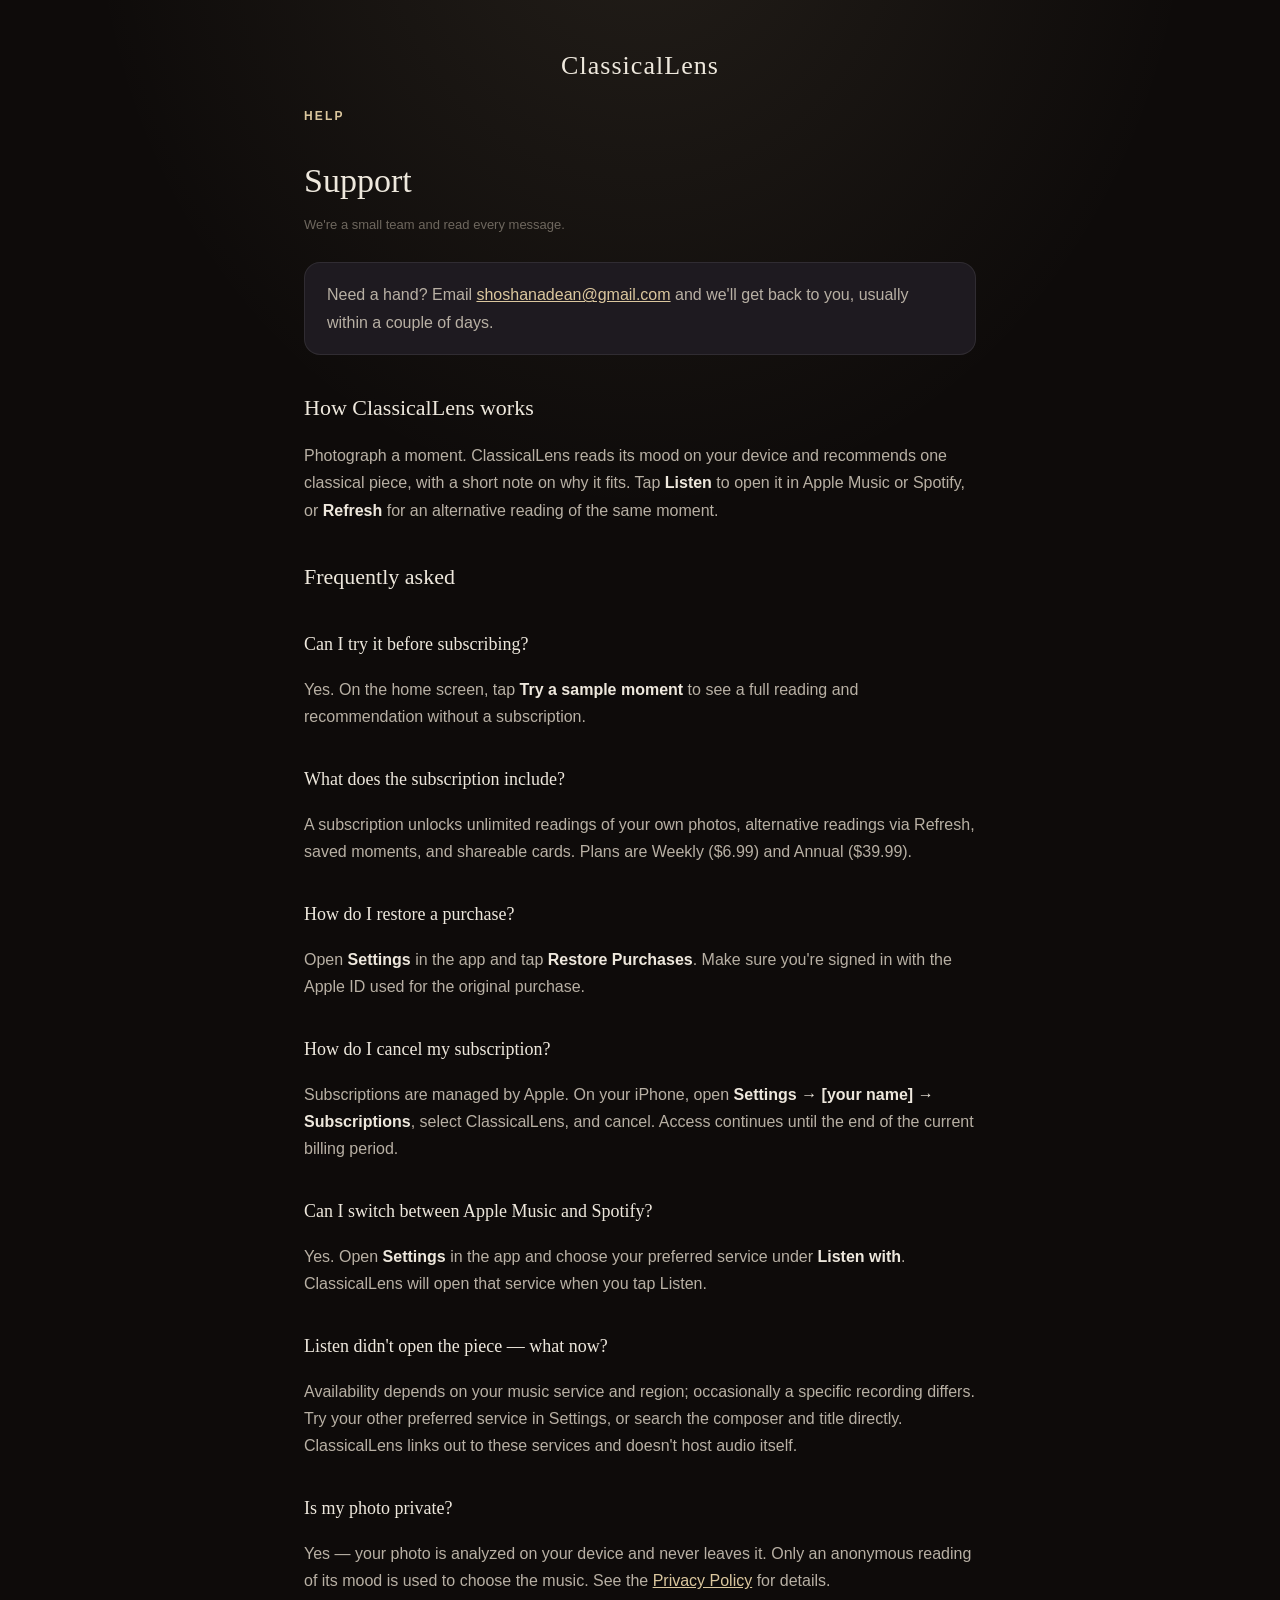
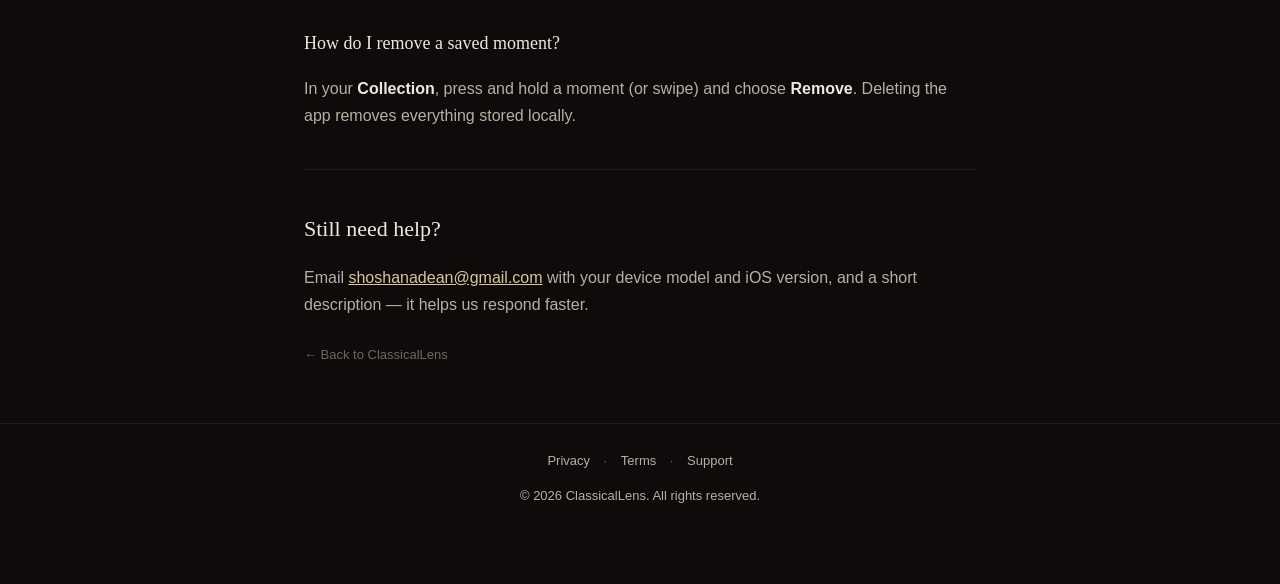
==== support.html @ 5534a27f "Add files via upload" ====
<!DOCTYPE html>
<html lang="en">
<head>
  <meta charset="utf-8">
  <meta name="viewport" content="width=device-width, initial-scale=1">
  <title>Support — ClassicalLens</title>
  <meta name="description" content="Help and answers for ClassicalLens: subscriptions, restoring purchases, music services, and privacy.">
  <link rel="stylesheet" href="style.css">
</head>
<body>
  <header class="site">
    <a class="wordmark" href="index.html">ClassicalLens</a>
  </header>

  <main class="wrap">
    <p class="eyebrow">Help</p>
    <h1>Support</h1>
    <p class="updated">We're a small team and read every message.</p>

    <div class="card">
      <p style="margin:0">
        Need a hand? Email <a href="mailto:shoshanadean@gmail.com">shoshanadean@gmail.com</a>
        and we'll get back to you, usually within a couple of days.
      </p>
    </div>

    <h2>How ClassicalLens works</h2>
    <p>
      Photograph a moment. ClassicalLens reads its mood on your device and
      recommends one classical piece, with a short note on why it fits. Tap
      <strong>Listen</strong> to open it in Apple Music or Spotify, or
      <strong>Refresh</strong> for an alternative reading of the same moment.
    </p>

    <h2>Frequently asked</h2>

    <h2 style="font-size:18px">Can I try it before subscribing?</h2>
    <p>Yes. On the home screen, tap <strong>Try a sample moment</strong> to see a full reading and recommendation without a subscription.</p>

    <h2 style="font-size:18px">What does the subscription include?</h2>
    <p>A subscription unlocks unlimited readings of your own photos, alternative readings via Refresh, saved moments, and shareable cards. Plans are Weekly ($6.99) and Annual ($39.99).</p>

    <h2 style="font-size:18px">How do I restore a purchase?</h2>
    <p>Open <strong>Settings</strong> in the app and tap <strong>Restore Purchases</strong>. Make sure you're signed in with the Apple ID used for the original purchase.</p>

    <h2 style="font-size:18px">How do I cancel my subscription?</h2>
    <p>Subscriptions are managed by Apple. On your iPhone, open <strong>Settings &rarr; [your name] &rarr; Subscriptions</strong>, select ClassicalLens, and cancel. Access continues until the end of the current billing period.</p>

    <h2 style="font-size:18px">Can I switch between Apple Music and Spotify?</h2>
    <p>Yes. Open <strong>Settings</strong> in the app and choose your preferred service under <strong>Listen with</strong>. ClassicalLens will open that service when you tap Listen.</p>

    <h2 style="font-size:18px">Listen didn't open the piece — what now?</h2>
    <p>Availability depends on your music service and region; occasionally a specific recording differs. Try your other preferred service in Settings, or search the composer and title directly. ClassicalLens links out to these services and doesn't host audio itself.</p>

    <h2 style="font-size:18px">Is my photo private?</h2>
    <p>Yes — your photo is analyzed on your device and never leaves it. Only an anonymous reading of its mood is used to choose the music. See the <a href="privacy.html">Privacy Policy</a> for details.</p>

    <h2 style="font-size:18px">How do I remove a saved moment?</h2>
    <p>In your <strong>Collection</strong>, press and hold a moment (or swipe) and choose <strong>Remove</strong>. Deleting the app removes everything stored locally.</p>

    <hr>
    <h2>Still need help?</h2>
    <p>Email <a href="mailto:shoshanadean@gmail.com">shoshanadean@gmail.com</a> with your device model and iOS version, and a short description — it helps us respond faster.</p>

    <a class="back" href="index.html">&larr; Back to ClassicalLens</a>
  </main>

  <footer class="site">
    <div class="wrap">
      <a href="privacy.html">Privacy</a> ·
      <a href="terms.html">Terms</a> ·
      <a href="support.html">Support</a>
      <p>&copy; 2026 ClassicalLens. All rights reserved.</p>
    </div>
  </footer>
</body>
</html>
---- style.css ----
/* ClassicalLens — public site theme.
   Mirrors the app's language: deep warm black, ivory, restrained rose-gold accent,
   serif display, generous space. Single stylesheet shared by every page. */

:root {
  --ink: #0E0B0A;
  --card: #1E1A20;
  --ivory: #EEE8DD;
  --muted: #B8B0A4;
  --faint: #6E675E;
  --accent: #DBC79E;
  --hairline: rgba(255, 255, 255, 0.08);
  --maxw: 720px;
}

* { box-sizing: border-box; }
html { -webkit-text-size-adjust: 100%; }

body {
  margin: 0;
  background: var(--ink);
  color: var(--ivory);
  font: 16px/1.7 -apple-system, BlinkMacSystemFont, "Segoe UI", Roboto, Helvetica, Arial, sans-serif;
  background-image: radial-gradient(62% 42% at 50% -6%, rgba(219, 199, 158, 0.10), transparent 70%);
  background-repeat: no-repeat;
}

.wrap { max-width: var(--maxw); margin: 0 auto; padding: 0 24px; }

header.site { padding: 44px 0 6px; text-align: center; }
.wordmark {
  font-family: Georgia, "Times New Roman", serif;
  font-size: 26px; letter-spacing: 0.04em;
  color: var(--ivory); text-decoration: none;
}
.tagline { color: var(--faint); font-size: 13px; margin-top: 6px; font-style: italic; }

h1 { font-family: Georgia, serif; font-weight: 400; font-size: 34px; line-height: 1.2; margin: 34px 0 6px; }
h2 { font-family: Georgia, serif; font-weight: 400; font-size: 22px; margin: 34px 0 10px; }
.eyebrow { color: var(--accent); text-transform: uppercase; letter-spacing: 0.18em; font-size: 12px; font-weight: 600; }
.updated { color: var(--faint); font-size: 13px; margin-bottom: 26px; }

p, li { color: var(--muted); }
a { color: var(--accent); }
strong { color: var(--ivory); font-weight: 600; }
ul { padding-left: 20px; }
li { margin: 6px 0; }

.lead { color: var(--ivory); font-size: 17px; }

.card {
  background: var(--card); border: 1px solid var(--hairline);
  border-radius: 16px; padding: 18px 22px; margin: 18px 0;
}

hr { border: none; border-top: 1px solid var(--hairline); margin: 40px 0; }

.home-links { display: grid; gap: 12px; margin: 30px 0 8px; }
.home-links a {
  display: block; background: var(--card); border: 1px solid var(--hairline);
  border-radius: 14px; padding: 16px 18px; text-decoration: none; color: var(--ivory);
  font-weight: 600; transition: border-color 0.2s ease;
}
.home-links a:hover { border-color: rgba(219, 199, 158, 0.5); }
.home-links a span { display: block; color: var(--faint); font-size: 13px; margin-top: 3px; font-weight: 400; }

footer.site {
  border-top: 1px solid var(--hairline); margin-top: 56px; padding: 26px 0 64px;
  text-align: center; color: var(--faint); font-size: 13px;
}
footer.site a { color: var(--muted); text-decoration: none; margin: 0 10px; }
footer.site a:hover { color: var(--ivory); }

.back { display: inline-block; margin-top: 10px; color: var(--faint); text-decoration: none; font-size: 13px; }
.back:hover { color: var(--muted); }
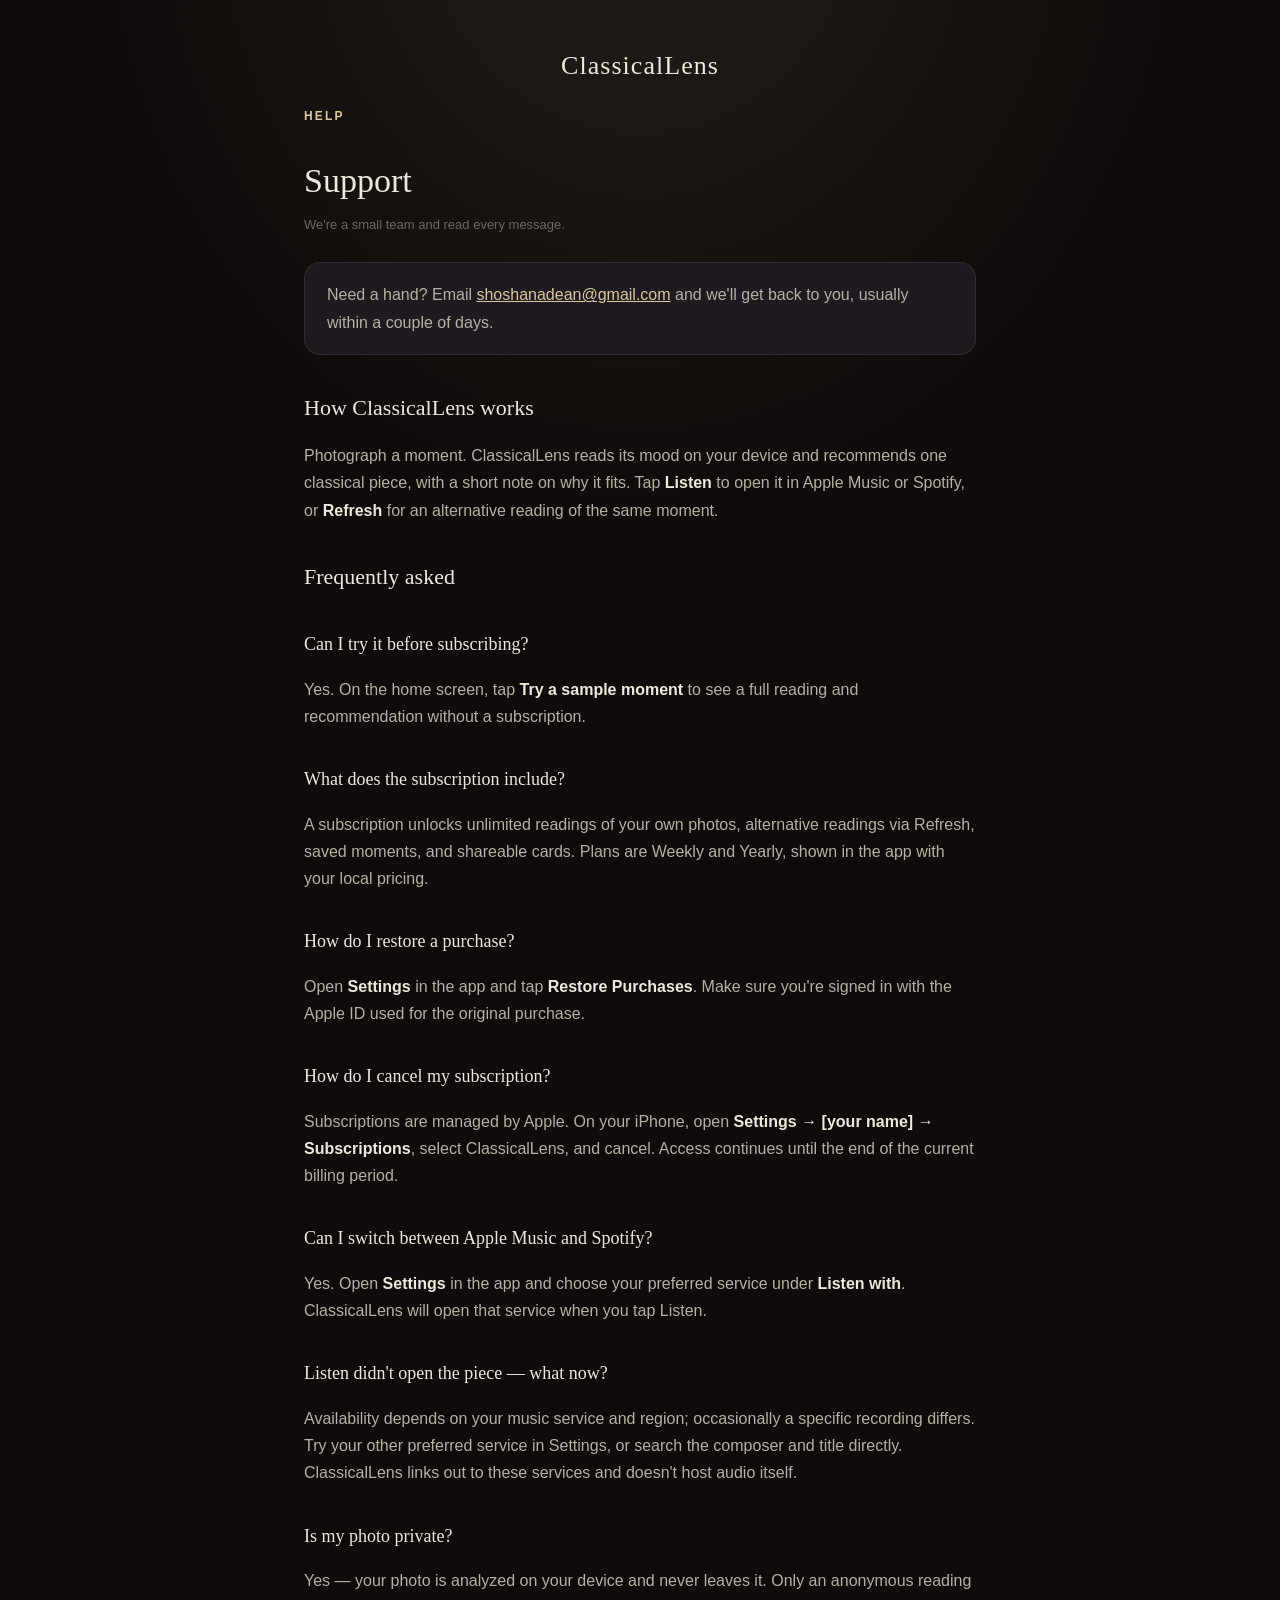
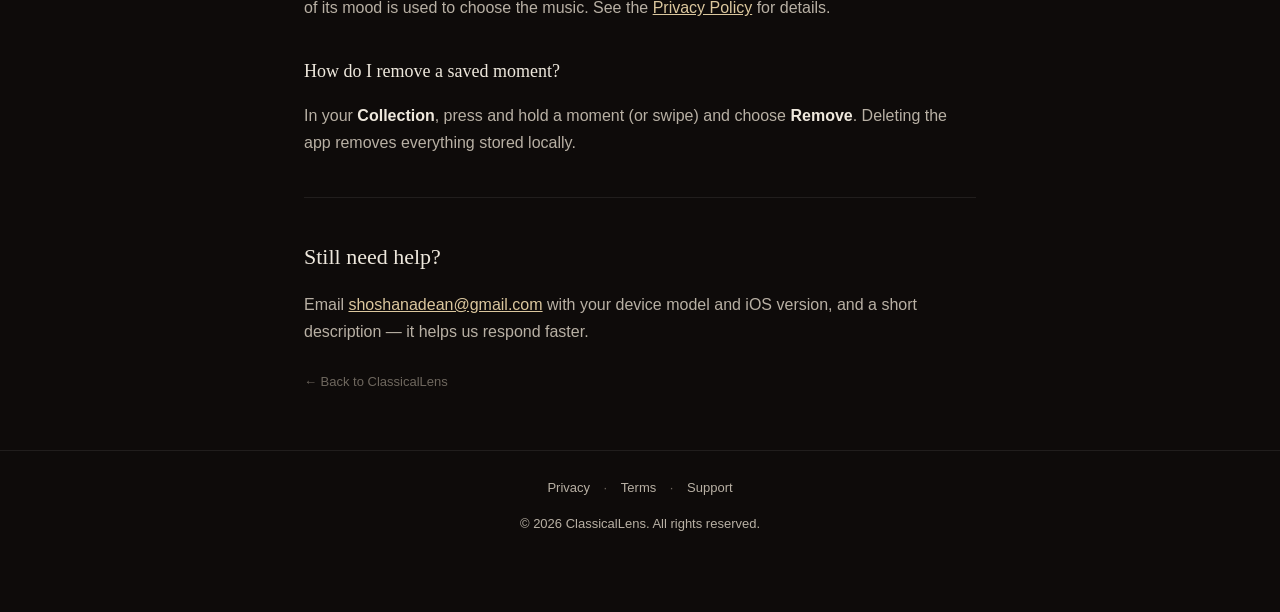
==== commit 8a8b3ef0: "Add files via upload" ====
--- a/support.html
+++ b/support.html
@@ -38,7 +38,7 @@
     <p>Yes. On the home screen, tap <strong>Try a sample moment</strong> to see a full reading and recommendation without a subscription.</p>
 
     <h2 style="font-size:18px">What does the subscription include?</h2>
-    <p>A subscription unlocks unlimited readings of your own photos, alternative readings via Refresh, saved moments, and shareable cards. Plans are Weekly ($6.99) and Annual ($39.99).</p>
+    <p>A subscription unlocks unlimited readings of your own photos, alternative readings via Refresh, saved moments, and shareable cards. Plans are Weekly and Yearly, shown in the app with your local pricing.</p>
 
     <h2 style="font-size:18px">How do I restore a purchase?</h2>
     <p>Open <strong>Settings</strong> in the app and tap <strong>Restore Purchases</strong>. Make sure you're signed in with the Apple ID used for the original purchase.</p>
